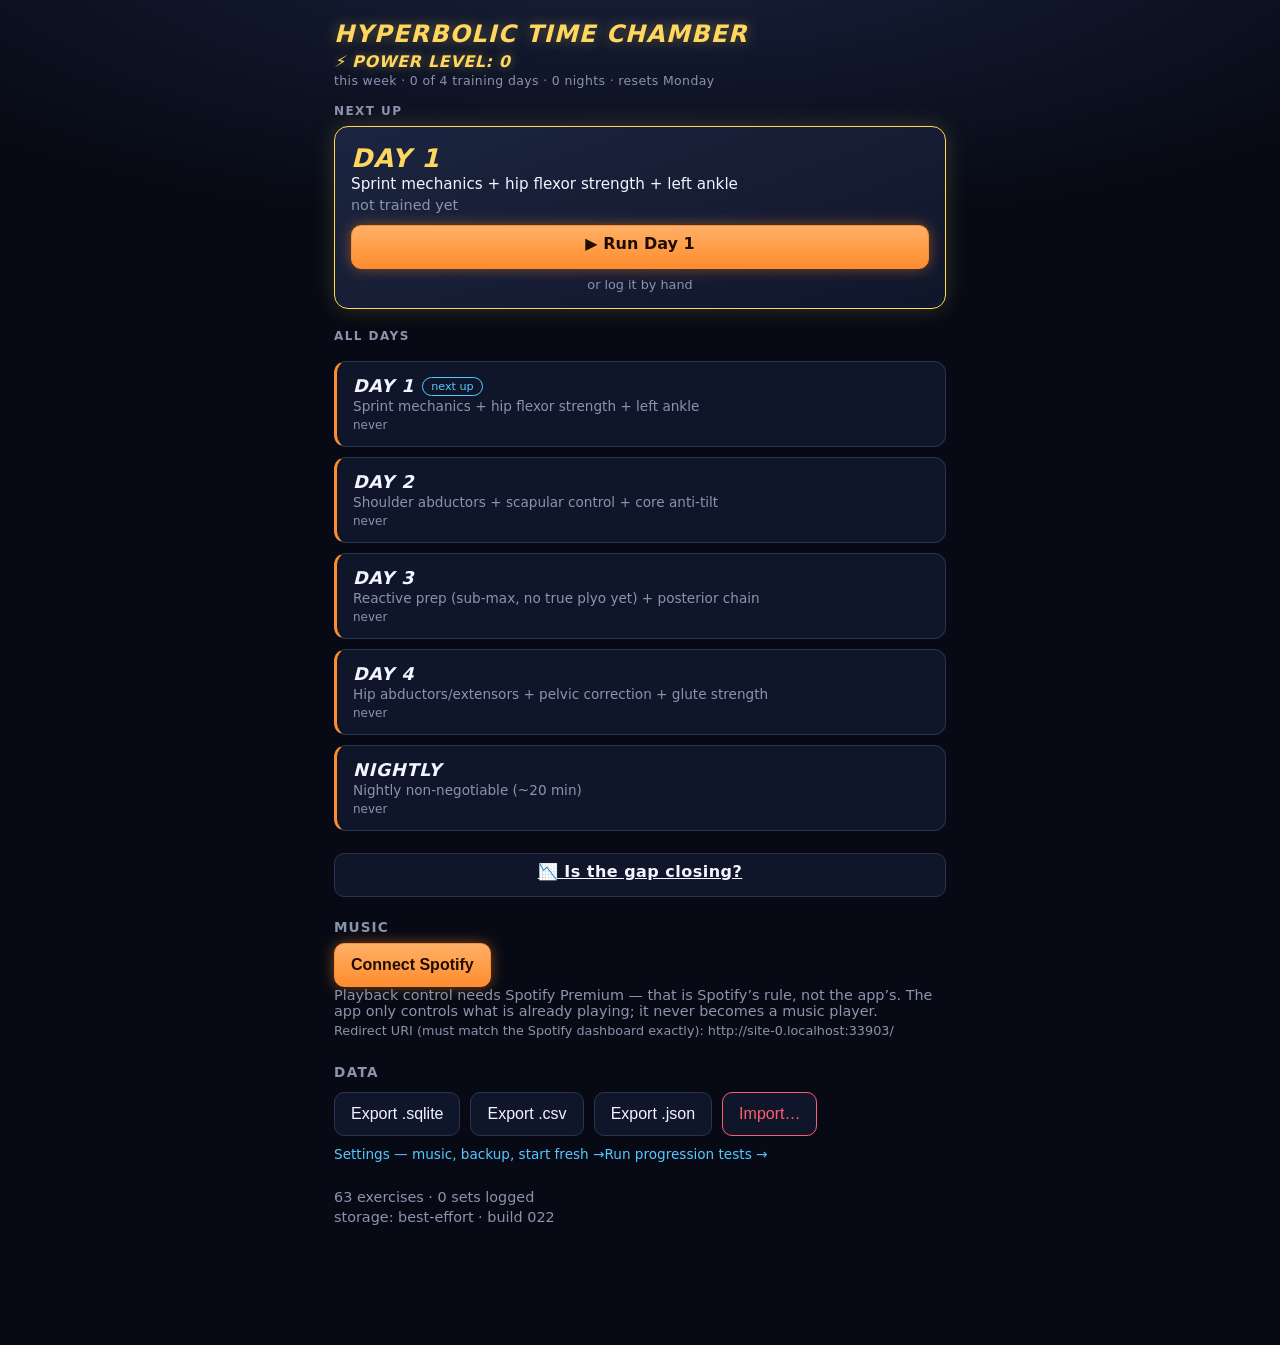
==== index.html @ 2f650ebf "Run every screen in Node, and fix the bug that found (build 022) tools/domstub.mjs + tools/verify_sc" ====
<!doctype html>
<html lang="en">
<head>
  <meta charset="utf-8">
  <meta name="viewport" content="width=device-width, initial-scale=1, viewport-fit=cover">
  <title>Hyperbolic Time Chamber</title>
  <meta name="theme-color" content="#0f1115">
  <meta name="apple-mobile-web-app-capable" content="yes">
  <meta name="apple-mobile-web-app-status-bar-style" content="black-translucent">
  <meta name="apple-mobile-web-app-title" content="Chamber">
  <link rel="manifest" href="manifest.webmanifest">
  <link rel="apple-touch-icon" href="icons/icon-180.png">
  <link rel="icon" href="icons/icon-192.png">
  <link rel="stylesheet" href="css/app.css">
</head>
<body>
  <main id="app">
    <h1>ready</h1>
    <p id="status">loading…</p>
    <p id="build">build 022</p>
  </main>
  <script>window.BUILD = '022';</script>
  <script src="vendor/sql-wasm.js"></script>
  <script type="module" src="js/main.js"></script>
</body>
</html>
---- css/app.css ----
* { margin: 0; padding: 0; box-sizing: border-box; }

/* DBZ training theme: deep-space navy, Saiyan gold, gi orange, ki blue */
:root {
  --bg: #070a14;
  --card: #10162a;
  --edge: #2a3350;
  --fg: #f2f4ff;
  --muted: #8b93ad;
  --gold: #ffd75e;
  --orange: #ff8c2e;
  --ki: #57c7ff;
  --hit: #ffd75e;
  --miss: #ff6b4a;
  --danger: #ff5d6d;
  --accent: var(--orange);
}

html, body {
  min-height: 100%;
  background: var(--bg);
  background-image: radial-gradient(ellipse 120% 60% at 50% -10%, #1a2340 0%, var(--bg) 60%);
  background-attachment: fixed;
  color: var(--fg);
  font-family: -apple-system, system-ui, sans-serif;
  -webkit-text-size-adjust: 100%;
}

/* initial "ready" shell before the app boots */
#app:not(.page) {
  min-height: 100vh;
  display: flex;
  flex-direction: column;
  align-items: center;
  justify-content: center;
  gap: 12px;
}
#app:not(.page) h1 {
  font-size: 2.5rem;
  font-weight: 800;
  font-style: italic;
  text-transform: uppercase;
  letter-spacing: 0.06em;
  color: var(--gold);
  text-shadow: 0 0 18px rgba(255, 215, 94, 0.45);
}
#status, #build, .muted { color: var(--muted); font-size: 0.9rem; }

/* ---------- app pages ---------- */
.page {
  max-width: 640px;
  margin: 0 auto;
  padding: calc(env(safe-area-inset-top) + 16px) 14px calc(env(safe-area-inset-bottom) + 120px);
}

.top { margin-bottom: 16px; }
.top h1 {
  font-size: 1.5rem;
  font-weight: 800;
  font-style: italic;
  text-transform: uppercase;
  letter-spacing: 0.05em;
  margin: 4px 0;
  color: var(--gold);
  text-shadow: 0 0 14px rgba(255, 215, 94, 0.35);
}
.back { color: var(--ki); text-decoration: none; font-size: 1rem; }

.titlerow { display: flex; align-items: center; gap: 10px; flex-wrap: wrap; }
.titlerow .btn-small { margin-top: 0; }

.navrow { display: flex; align-items: center; justify-content: space-between; }
.iconbtn {
  min-width: 44px;
  min-height: 44px;
  background: var(--card);
  color: var(--fg);
  border: 1px solid var(--edge);
  border-radius: 10px;
  font-size: 1.05rem;
}
.iconbtn.ok { color: var(--gold); border-color: var(--gold); }
.iconbtn.no { color: var(--muted); }

/* ---------- next up ---------- */
.nextsec { margin-bottom: 20px; }
.nextsec h2, .listhead, .notesec h2 {
  font-size: 0.75rem;
  text-transform: uppercase;
  letter-spacing: 0.12em;
  color: var(--muted);
  margin-bottom: 8px;
}
.nextcard {
  background: linear-gradient(160deg, #1c2540, var(--card));
  border: 1px solid var(--gold);
  border-radius: 14px;
  padding: 16px;
  box-shadow: 0 0 22px rgba(255, 215, 94, 0.18);
}
.nextday {
  font-size: 1.6rem;
  font-weight: 800;
  font-style: italic;
  text-transform: uppercase;
  letter-spacing: 0.04em;
  color: var(--gold);
}
.nextname { font-size: 0.95rem; margin-top: 2px; }
.nextcard .muted { margin-top: 4px; }
.nextstart {
  display: block;
  text-align: center;
  text-decoration: none;
  margin-top: 12px;
  padding: 12px;
}

/* ---------- suggestions ---------- */
.flagsec { margin-bottom: 20px; }
.flagsechead {
  display: flex;
  align-items: center;
  justify-content: space-between;
  gap: 10px;
  margin-bottom: 8px;
}
.flagsechead h2 {
  font-size: 0.8rem;
  text-transform: uppercase;
  letter-spacing: 0.1em;
  color: var(--gold);
}
.flagcard {
  background: var(--card);
  border: 1px solid var(--edge);
  border-left: 3px solid var(--gold);
  border-radius: 12px;
  padding: 12px 14px;
  margin-bottom: 8px;
}
.flagcard.flag-hold, .flagcard.flag-review { border-left-color: var(--ki); }
.flagcard.flag-reduce { border-left-color: var(--miss); }
.flagname { font-weight: 800; font-size: 1rem; margin-bottom: 8px; }
.flagline { display: flex; align-items: center; gap: 8px; flex-wrap: wrap; }
.flagside { color: var(--muted); font-weight: 700; min-width: 14px; }
.flagkind {
  font-size: 0.65rem;
  font-weight: 800;
  text-transform: uppercase;
  letter-spacing: 0.08em;
  color: var(--gold);
}
.flagkind-hold, .flagkind-review { color: var(--ki); }
.flagkind-reduce { color: var(--miss); }
.flagmove { font-weight: 700; font-size: 0.95rem; }
.flagbtns { margin-left: auto; display: flex; gap: 6px; }
.flagreason {
  font-size: 0.8rem;
  line-height: 1.35;
  color: var(--muted);
  margin: 4px 0 10px;
}

.notesec {
  border: 1px dashed var(--edge);
  border-radius: 12px;
  padding: 12px 14px;
  margin-bottom: 20px;
}
.notetext { font-size: 0.9rem; line-height: 1.4; color: var(--fg); opacity: 0.9; }
.streakline { color: var(--ki); font-weight: 700; }
.daycard-row { display: flex; align-items: center; gap: 8px; flex-wrap: wrap; }
.daycard-meta { color: var(--muted); font-size: 0.75rem; margin-top: 4px; }

.daylist { display: flex; flex-direction: column; gap: 10px; }
.daycard {
  display: block;
  background: var(--card);
  border: 1px solid var(--edge);
  border-left: 3px solid var(--orange);
  border-radius: 12px;
  padding: 14px 16px;
  color: var(--fg);
  text-decoration: none;
}
.daycard-title {
  font-size: 1.1rem;
  font-weight: 800;
  font-style: italic;
  text-transform: uppercase;
  letter-spacing: 0.04em;
}
.daycard-sub { color: var(--muted); font-size: 0.85rem; margin-top: 2px; }

.tabs {
  display: flex;
  gap: 6px;
  overflow-x: auto;
  -webkit-overflow-scrolling: touch;
  padding: 4px 0 10px;
  scrollbar-width: none;
}
.tabs::-webkit-scrollbar { display: none; }
.tab {
  flex: 0 0 auto;
  min-height: 40px;
  padding: 6px 14px;
  background: var(--card);
  color: var(--muted);
  border: 1px solid var(--edge);
  border-radius: 999px;
  font-size: 0.9rem;
  font-weight: 700;
  white-space: nowrap;
}
.tab.active {
  color: #1a1200;
  border-color: var(--gold);
  background: linear-gradient(180deg, #ffe9a3, var(--gold));
  box-shadow: 0 0 14px rgba(255, 215, 94, 0.5);
}
.tab.done { color: var(--gold); }
.tab.done.active { color: #1a1200; }

.pager { display: flex; align-items: center; gap: 10px; margin-bottom: 10px; }
.pagerbtn { min-width: 56px; font-size: 1.3rem; }
.pagerbtn:disabled { opacity: 0.3; }
.pagerlabel {
  flex: 1;
  text-align: center;
  color: var(--muted);
  font-size: 0.85rem;
  text-transform: uppercase;
  letter-spacing: 0.06em;
}

.cardstack { display: flex; flex-direction: column; gap: 10px; }

.blockcard {
  background: var(--card);
  border: 1px solid var(--edge);
  border-radius: 12px;
  padding: 12px 14px;
}
.howcard { border-left: 3px solid var(--ki); }
.logcard { border-left: 3px solid var(--orange); }

.cardlabel {
  font-size: 0.7rem;
  font-weight: 800;
  text-transform: uppercase;
  letter-spacing: 0.12em;
  color: var(--muted);
  margin-bottom: 6px;
}

.blockhead { display: flex; align-items: center; gap: 8px; flex-wrap: wrap; }
.blockcode {
  font-size: 0.7rem;
  color: var(--muted);
  border: 1px solid var(--edge);
  border-radius: 6px;
  padding: 1px 6px;
  text-transform: uppercase;
}
.blockname { font-weight: 800; font-size: 1.05rem; }
.targets { color: var(--fg); font-size: 0.9rem; margin-top: 6px; }
.instruction { color: var(--fg); opacity: 0.85; font-size: 0.9rem; line-height: 1.4; }
.feelcue { color: var(--ki); font-size: 0.9rem; font-style: italic; margin-top: 6px; line-height: 1.4; }

.setgrid { display: grid; gap: 6px; align-items: center; }
.gridhead {
  color: var(--muted);
  font-size: 0.65rem;
  text-transform: uppercase;
  letter-spacing: 0.06em;
  text-align: center;
}
.sidelabel {
  color: var(--muted);
  font-weight: 700;
  font-size: 0.8rem;
  padding-right: 6px;
  white-space: nowrap;
}
.setpad { min-height: 44px; }
.setbtn {
  min-width: 48px;
  min-height: 44px;
  padding: 6px 6px;
  background: var(--bg);
  color: var(--fg);
  border: 1px solid var(--edge);
  border-radius: 10px;
  font-size: 0.9rem;
}
.setbtn.hit {
  border-color: var(--gold);
  color: var(--gold);
  box-shadow: 0 0 8px rgba(255, 215, 94, 0.35);
}
.setbtn.miss { border-color: var(--miss); color: var(--miss); }

.chip {
  font-size: 0.7rem;
  border-radius: 999px;
  padding: 2px 8px;
  border: 1px solid var(--edge);
  color: var(--muted);
}
.chip-bias { color: var(--ki); border-color: var(--ki); }
.chip-in_progress { color: var(--orange); border-color: var(--orange); }
.chip-complete { color: var(--gold); border-color: var(--gold); }

.btn {
  min-height: 44px;
  padding: 8px 16px;
  background: var(--card);
  color: var(--fg);
  border: 1px solid var(--edge);
  border-radius: 10px;
  font-size: 1rem;
}
.btn-primary {
  background: linear-gradient(180deg, #ffb066, var(--orange));
  border-color: var(--orange);
  color: #1f0d00;
  font-weight: 800;
  box-shadow: 0 0 14px rgba(255, 140, 46, 0.45);
}
.btn-danger { color: var(--danger); border-color: var(--danger); }
.btn-small { min-height: 34px; padding: 4px 12px; font-size: 0.85rem; }
.btnrow { display: flex; gap: 10px; margin-top: 12px; flex-wrap: wrap; }

.datasec { margin-top: 26px; }
.datasec h2 {
  font-size: 0.85rem;
  text-transform: uppercase;
  letter-spacing: 0.1em;
  color: var(--muted);
}
.foot { margin-top: 26px; }
.foot p { margin-top: 4px; }
.powerline {
  color: var(--gold);
  font-weight: 800;
  font-style: italic;
  font-size: 1rem;
  text-transform: uppercase;
  letter-spacing: 0.04em;
  text-shadow: 0 0 10px rgba(255, 215, 94, 0.4);
}

.sheet {
  position: fixed;
  left: 0; right: 0; bottom: 0;
  background: var(--card);
  border-top: 2px solid var(--orange);
  border-radius: 16px 16px 0 0;
  padding: 16px 16px calc(env(safe-area-inset-bottom) + 16px);
  max-width: 640px;
  margin: 0 auto;
  box-shadow: 0 -8px 30px rgba(0, 0, 0, 0.6);
}
.sheet h3 { font-size: 1rem; margin-bottom: 10px; }
.fields { display: flex; gap: 10px; flex-wrap: wrap; }
.field { display: flex; flex-direction: column; gap: 4px; flex: 1; min-width: 110px; }
.field span { color: var(--muted); font-size: 0.8rem; }
.field input {
  background: var(--bg);
  color: var(--fg);
  border: 1px solid var(--edge);
  border-radius: 10px;
  min-height: 48px;
  padding: 8px 12px;
  font-size: 1.3rem;
  width: 100%;
}

.testlink {
  display: inline-block;
  margin-top: 10px;
  color: var(--ki);
  text-decoration: none;
  font-size: 0.85rem;
}

/* ---------- session runner (Phase 3) ---------- */
.runpage { padding-bottom: calc(env(safe-area-inset-bottom) + 24px); }
.runtop {
  display: flex;
  align-items: center;
  gap: 10px;
  margin-bottom: 8px;
}
.runprogress {
  flex: 1;
  text-align: center;
  color: var(--muted);
  font-size: 0.8rem;
  text-transform: uppercase;
  letter-spacing: 0.06em;
}
.lockdot { font-size: 0.65rem; color: var(--ki); white-space: nowrap; }
.lockdot.lost { color: var(--miss); }
.lockdot::before { content: '● '; }

.runtrack {
  height: 4px;
  background: var(--edge);
  border-radius: 999px;
  overflow: hidden;
  margin-bottom: 16px;
}
.runfill {
  height: 100%;
  background: linear-gradient(90deg, var(--orange), var(--gold));
  box-shadow: 0 0 10px rgba(255, 215, 94, 0.6);
  transition: width 0.25s;
}

.runcard {
  background: var(--card);
  border: 1px solid var(--edge);
  border-radius: 14px;
  padding: 18px 16px;
  text-align: center;
}
.runside {
  font-size: 0.8rem;
  font-weight: 800;
  letter-spacing: 0.2em;
  color: var(--ki);
}
.runex {
  font-size: 1.7rem;
  font-weight: 800;
  font-style: italic;
  text-transform: uppercase;
  letter-spacing: 0.02em;
  line-height: 1.15;
  margin: 6px 0;
  color: var(--gold);
  text-shadow: 0 0 16px rgba(255, 215, 94, 0.3);
}
.runset { color: var(--muted); font-size: 0.9rem; }
.runtarget { font-size: 1.5rem; font-weight: 800; margin: 8px 0 12px; }
.runcard .instruction, .runcard .feelcue { text-align: left; }
.runcard .fields { margin-top: 14px; }

.donebtn {
  display: block;
  width: 100%;
  min-height: 76px;
  margin-top: 16px;
  font-size: 1.4rem;
  font-weight: 800;
  text-transform: uppercase;
  letter-spacing: 0.06em;
}
.runnav { display: flex; justify-content: space-between; margin-top: 12px; }

.restcard { padding: 28px 16px; }
.restclock {
  font-size: 4rem;
  font-weight: 800;
  font-variant-numeric: tabular-nums;
  color: var(--ki);
  text-shadow: 0 0 24px rgba(87, 199, 255, 0.4);
  margin: 8px 0;
}
.restclock.done { color: var(--gold); text-shadow: 0 0 28px rgba(255, 215, 94, 0.6); }
.restnext { margin-top: 10px; font-size: 0.95rem; }
.missedlist { text-align: left; margin-top: 6px; }
.missedlist li { list-style: none; color: var(--miss); font-size: 0.9rem; margin: 4px 0; }
.nextmanual {
  display: block;
  text-align: center;
  margin-top: 8px;
  color: var(--muted);
  font-size: 0.8rem;
  text-decoration: none;
}

.gatecard { padding: 28px 16px; }
.gatecard .nextname { text-align: center; margin-top: 4px; }

/* ---- hold clock (build 014): stretches and holds time themselves ---- */
.holdclock {
  font-size: 3.4rem;
  font-weight: 800;
  font-variant-numeric: tabular-nums;
  color: var(--muted);
  margin: 6px 0 2px;
  transition: color 0.2s ease;
}
.holdclock.running {
  color: var(--gold);
  text-shadow: 0 0 24px rgba(255, 215, 94, 0.45);
}
.holdbtn {
  min-height: 44px;
  margin: 0 auto 6px;
  padding: 0 22px;
  font-size: 0.95rem;
  font-weight: 700;
}
.weekline {
  color: var(--muted);
  font-size: 0.78rem;
  letter-spacing: 0.03em;
  margin-top: 2px;
}

/* ---- Spotify panel (build 015, Phase 5) ---- */
.musicsec { margin-top: 22px; }
.music h2 {
  font-size: 0.85rem;
  text-transform: uppercase;
  letter-spacing: 0.08em;
  color: var(--muted);
  margin-bottom: 8px;
}
.nowplaying {
  font-size: 0.95rem;
  font-weight: 700;
  color: var(--fg);
  margin: 6px 0;
  overflow: hidden;
  text-overflow: ellipsis;
  white-space: nowrap;
}
.musicrow { display: flex; gap: 8px; margin: 8px 0; }
.musicbtn {
  flex: 1;
  min-height: 48px;
  font-size: 1.25rem;
  padding: 0;
}
.musicnote { font-size: 0.8rem; color: var(--muted); margin-top: 4px; }
.musicnote.bad { color: var(--miss); }
.musicdevices { display: flex; flex-wrap: wrap; gap: 6px; margin: 8px 0; }

/* the runner's rest-screen strip: smaller, out of the way of the clock */
.runmusic { margin-top: 14px; }
.music-compact .nowplaying { font-size: 0.8rem; color: var(--muted); font-weight: 600; }
.music-compact .musicbtn { min-height: 40px; font-size: 1rem; }
.music-compact .musicnote { font-size: 0.72rem; }

/* one-shot banner for the OAuth round trip */
.notice {
  position: sticky;
  top: 0;
  z-index: 20;
  padding: 10px 14px;
  font-size: 0.85rem;
  font-weight: 700;
  color: #0b1020;
  background: var(--gold);
}
.notice.bad { background: var(--miss); color: #fff; }

/* ---- ducking panel (build 017) ---- */
.duckbox { margin: 10px 0; }
.duckbox .escape {
  margin-top: 6px;
  padding: 8px 10px;
  border-left: 3px solid var(--gold);
  background: rgba(255, 215, 94, 0.08);
  color: var(--fg);
  line-height: 1.4;
}

/* ---- asymmetry dashboard (build 018, Phase 7) ---- */
.progresslink {
  display: block;
  margin-top: 22px;
  text-align: center;
  font-weight: 800;
  letter-spacing: 0.03em;
}
.trendcard { margin-top: 14px; }
.trendname {
  font-size: 1.05rem;
  font-weight: 800;
  color: var(--fg);
  margin-bottom: 6px;
}
.verdict {
  font-size: 0.92rem;
  line-height: 1.45;
  font-weight: 700;
  padding: 8px 10px;
  border-radius: 8px;
  border-left: 3px solid var(--edge);
  background: rgba(255, 255, 255, 0.03);
  margin-bottom: 10px;
}
.verdict-closing { border-left-color: #5ee08a; color: #9fe9bb; }
.verdict-level, .verdict-ahead { border-left-color: var(--ki); color: #b6e4ff; }
.verdict-widening { border-left-color: var(--miss); color: #ffb1a0; }
.verdict-stuck { border-left-color: var(--orange); color: #ffc9a0; }
.verdict-flat, .verdict-thin { color: var(--muted); }

/* a chart never scrolls sideways: it scales to the column it is in */
.chartwrap { width: 100%; overflow: hidden; margin: 6px 0; }
.chart { width: 100%; height: auto; display: block; }
.chart-grid { stroke: #2a3350; stroke-width: 1; }
.chart-tick { fill: #8b93ad; font-size: 9px; font-family: -apple-system, system-ui, sans-serif; }
.chart-line { fill: none; stroke-width: 2; stroke-linejoin: round; stroke-linecap: round; }
.chart-line.emphasis { stroke-width: 3; }
.chart-legend { display: flex; gap: 14px; flex-wrap: wrap; margin: 2px 0 4px; }
.chart-key { display: inline-flex; align-items: center; gap: 5px; font-size: 0.76rem; color: var(--muted); }
.chart-key.emphasis { color: var(--fg); font-weight: 700; }
.chart-key i { width: 10px; height: 10px; border-radius: 2px; display: inline-block; }
.chartunit { font-size: 0.72rem; color: var(--muted); margin-top: 2px; }
.duckdot { font-size: 0.68rem; color: var(--muted); letter-spacing: 0.02em; }
.duckdot.lost { color: var(--miss); }

/* ---- countdown ring (build 020) ---- */
.dial {
  position: relative;
  width: min(62vw, 240px);
  margin: 10px auto 4px;
  aspect-ratio: 1 / 1;
}
.dial-hold { width: min(46vw, 180px); }
.dial .ring { position: absolute; inset: 0; }
.ring-track { stroke: rgba(255, 255, 255, 0.08); }
.ring-arc { transition: stroke-dashoffset 0.25s linear; }
.dial .restclock, .dial .holdclock {
  position: absolute;
  inset: 0;
  display: flex;
  align-items: center;
  justify-content: center;
  margin: 0;
}

/* ---- settings (build 020) ---- */
.phaserow { margin: 12px 0; }
.phaselabel {
  display: block;
  font-size: 0.78rem;
  text-transform: uppercase;
  letter-spacing: 0.06em;
  color: var(--gold);
  font-weight: 800;
  margin-bottom: 4px;
}
.phaserow input[type="url"] {
  width: 100%;
  min-height: 44px;
  padding: 8px 10px;
  border-radius: 8px;
  border: 1px solid var(--edge);
  background: #0b1020;
  color: var(--fg);
  font-size: 0.9rem;
}
.shufflewrap {
  display: inline-flex;
  align-items: center;
  gap: 6px;
  margin-top: 6px;
  font-size: 0.8rem;
  color: var(--muted);
}
.shufflewrap input { width: 20px; height: 20px; }
.dangercard { border-color: rgba(255, 93, 109, 0.4); }
.dangercard .cardlabel { color: var(--danger); }

/* ---- backup nag ---- */
.backupcard {
  margin-top: 14px;
  padding: 14px;
  border-radius: 12px;
  border: 1px solid rgba(255, 140, 46, 0.5);
  background: rgba(255, 140, 46, 0.1);
}
.backupcard h2 { font-size: 1rem; color: var(--orange); margin-bottom: 6px; }
.backupcard p { font-size: 0.85rem; line-height: 1.45; margin-bottom: 10px; }
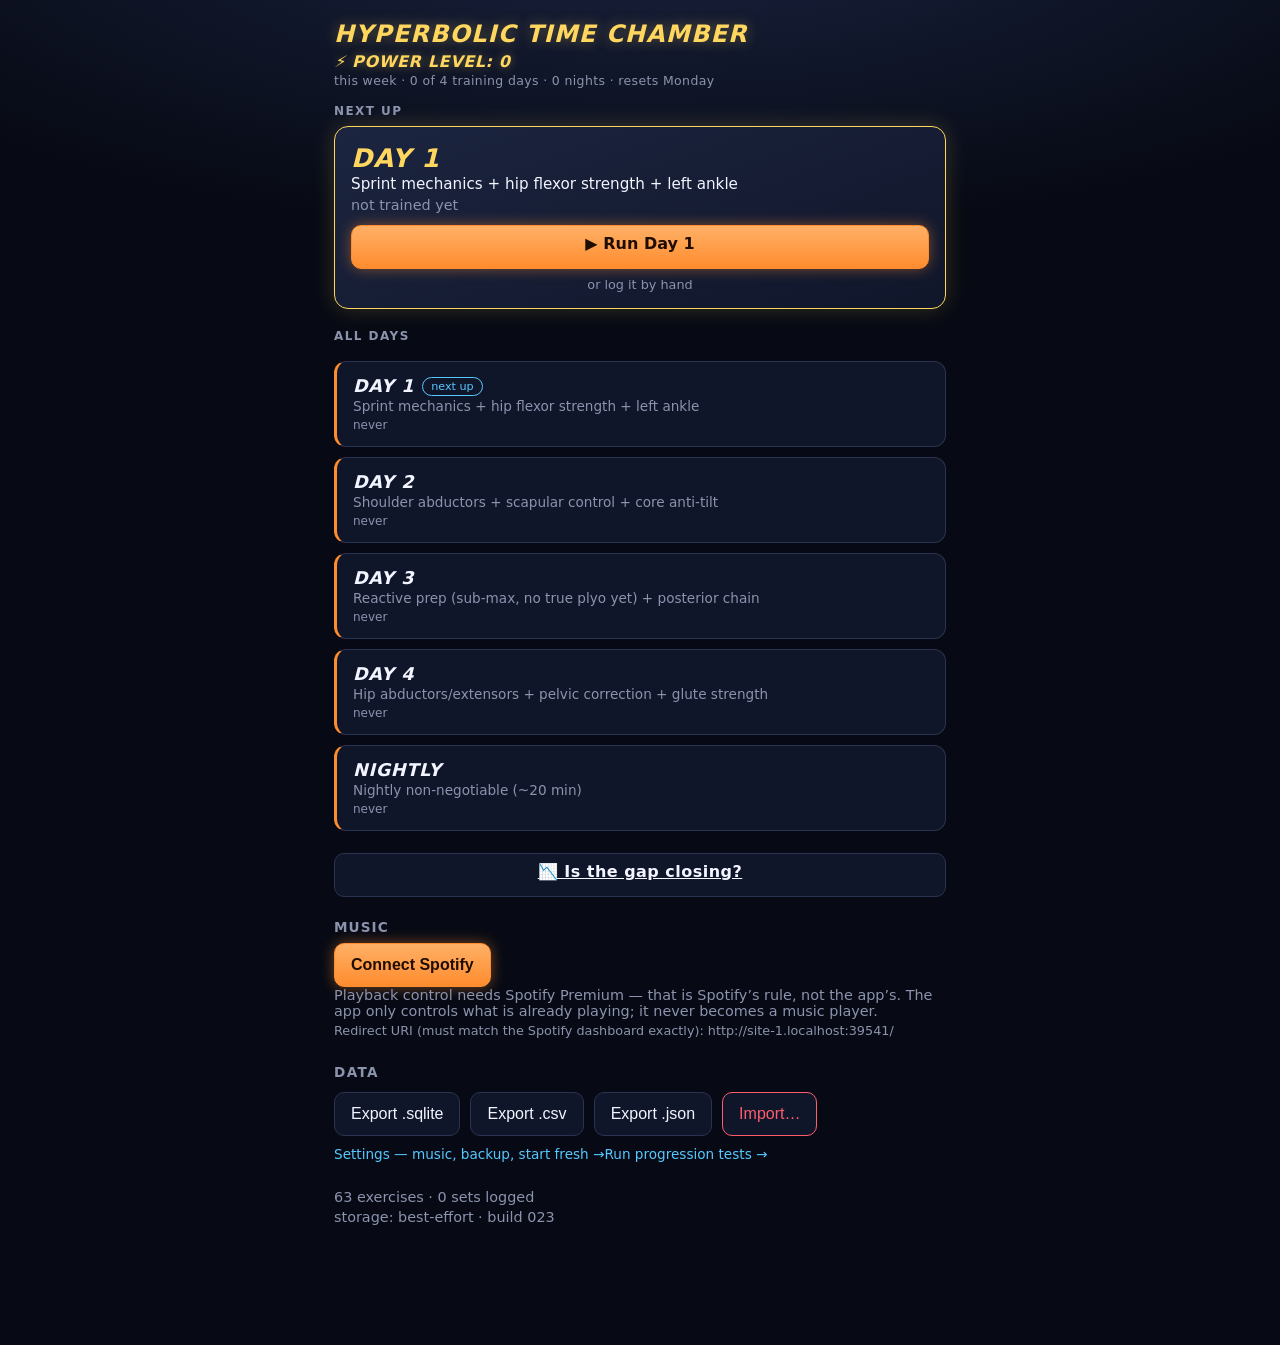
==== commit 5ecfdffc: "Build 023: pick music in the app — playlists or albums, per category Dom: "the option to choose a pl" ====
--- a/index.html
+++ b/index.html
@@ -17,9 +17,9 @@
   <main id="app">
     <h1>ready</h1>
     <p id="status">loading…</p>
-    <p id="build">build 022</p>
+    <p id="build">build 023</p>
   </main>
-  <script>window.BUILD = '022';</script>
+  <script>window.BUILD = '023';</script>
   <script src="vendor/sql-wasm.js"></script>
   <script type="module" src="js/main.js"></script>
 </body>
--- a/css/app.css
+++ b/css/app.css
@@ -681,3 +681,76 @@
 }
 .backupcard h2 { font-size: 1rem; color: var(--orange); margin-bottom: 6px; }
 .backupcard p { font-size: 0.85rem; line-height: 1.45; margin-bottom: 10px; }
+
+/* ---- music picker (build 023) ---- */
+.picker, .musicsheet { max-height: 78vh; overflow-y: auto; }
+.pickerhead {
+  display: flex;
+  align-items: center;
+  justify-content: space-between;
+  gap: 10px;
+  margin-bottom: 8px;
+}
+.pickerhead h3 { font-size: 1rem; }
+.pickersearch input {
+  width: 100%;
+  min-height: 44px;
+  padding: 8px 12px;
+  border-radius: 999px;
+  border: 1px solid var(--edge);
+  background: #0b1020;
+  color: var(--fg);
+  font-size: 0.95rem;
+}
+.pickerlist { margin-top: 8px; }
+.pickergroup {
+  font-size: 0.72rem;
+  text-transform: uppercase;
+  letter-spacing: 0.08em;
+  color: var(--muted);
+  margin: 12px 0 4px;
+}
+.pickeritem {
+  display: flex;
+  align-items: center;
+  gap: 10px;
+  width: 100%;
+  min-height: 52px;
+  padding: 8px 10px;
+  margin: 4px 0;
+  text-align: left;
+  border-radius: 10px;
+  border: 1px solid var(--edge);
+  background: var(--card);
+  color: var(--fg);
+  font: inherit;
+}
+.pickeritem:active { background: #182242; }
+.pickertype { font-size: 1.1rem; color: var(--gold); width: 18px; text-align: center; }
+.pickerbody { display: flex; flex-direction: column; min-width: 0; }
+.pickername {
+  font-weight: 700;
+  font-size: 0.92rem;
+  overflow: hidden;
+  text-overflow: ellipsis;
+  white-space: nowrap;
+}
+.pickermeta { font-size: 0.75rem; color: var(--muted); }
+
+/* the chosen source, on a settings row */
+.sourceline {
+  font-size: 0.9rem;
+  font-weight: 700;
+  color: var(--fg);
+  margin: 2px 0 6px;
+}
+.sourceline.empty { font-weight: 400; color: var(--muted); font-style: italic; }
+.overrides {
+  margin-top: 10px;
+  padding-left: 10px;
+  border-left: 2px solid var(--edge);
+}
+
+/* the runner's music sheet */
+.musicbtn-top { font-size: 1.1rem; }
+.sheetmusic { margin: 6px 0; }
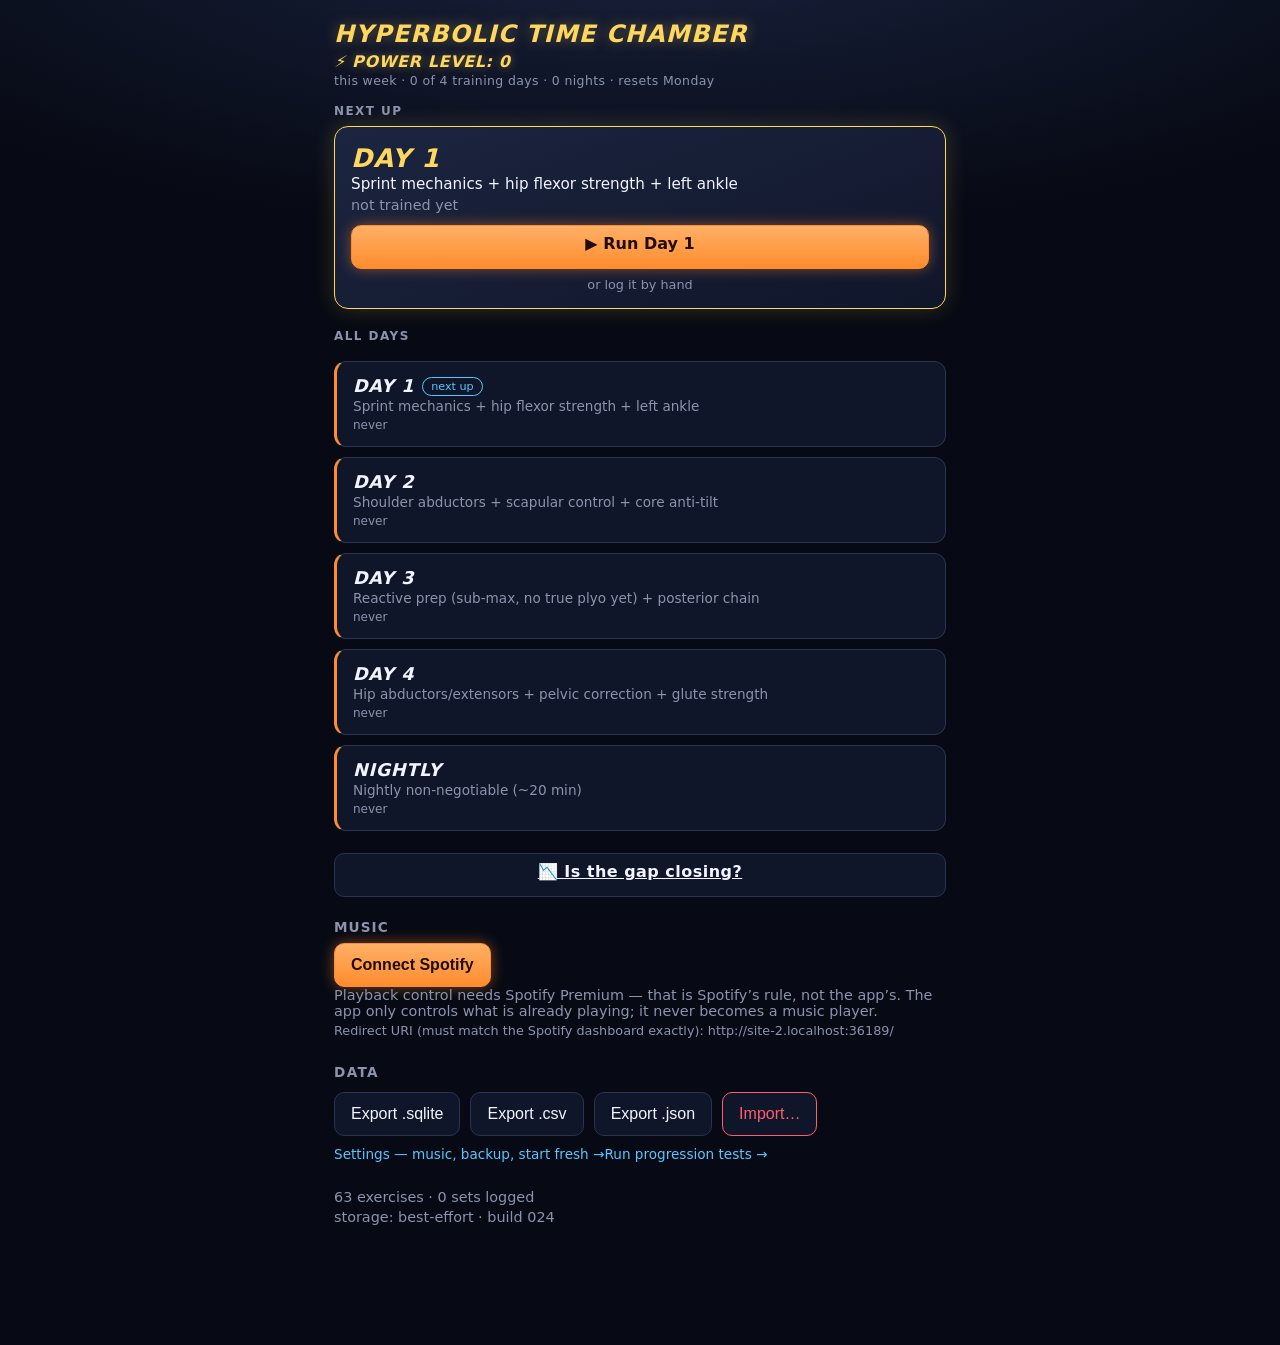
==== commit cd237d80: "Keyed music panels, picker cache lifetime, and the search path under test (024) Three things found r" ====
--- a/index.html
+++ b/index.html
@@ -17,9 +17,9 @@
   <main id="app">
     <h1>ready</h1>
     <p id="status">loading…</p>
-    <p id="build">build 023</p>
+    <p id="build">build 024</p>
   </main>
-  <script>window.BUILD = '023';</script>
+  <script>window.BUILD = '024';</script>
   <script src="vendor/sql-wasm.js"></script>
   <script type="module" src="js/main.js"></script>
 </body>
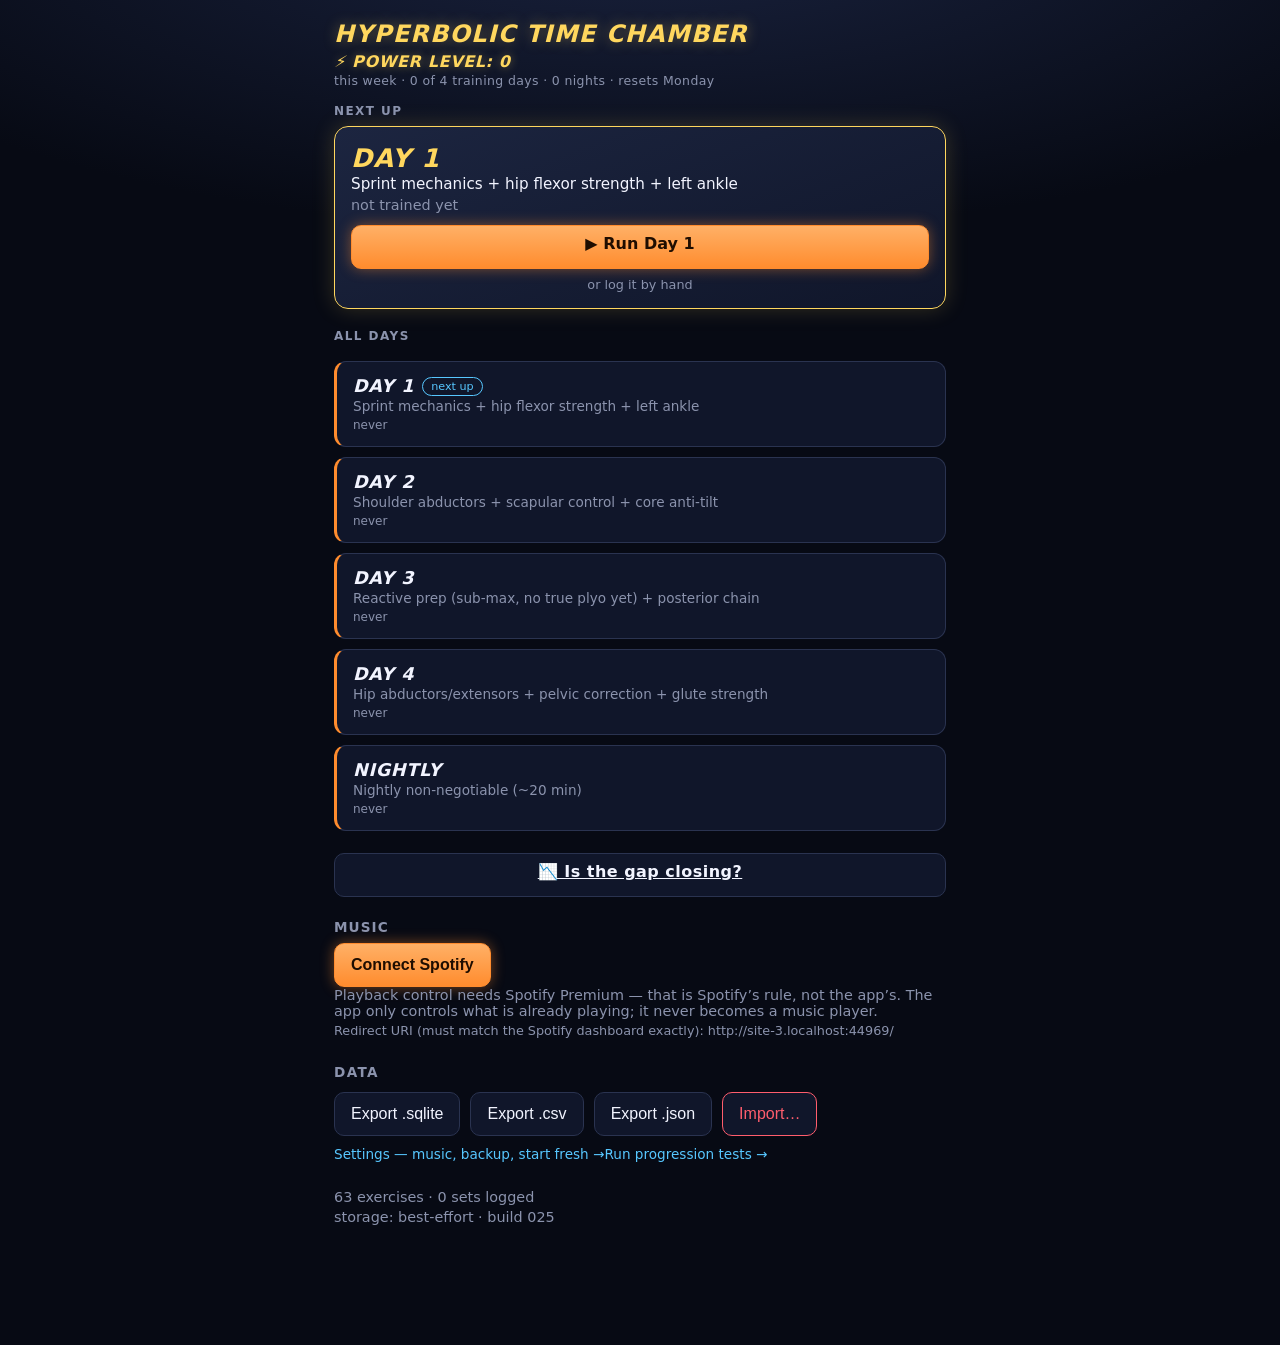
==== commit ad5999f8: "Build 025: Dom's build-024 notes — 15 s silent warm-up gaps, +24% voice, music above the clock - War" ====
--- a/index.html
+++ b/index.html
@@ -17,9 +17,9 @@
   <main id="app">
     <h1>ready</h1>
     <p id="status">loading…</p>
-    <p id="build">build 024</p>
+    <p id="build">build 025</p>
   </main>
-  <script>window.BUILD = '024';</script>
+  <script>window.BUILD = '025';</script>
   <script src="vendor/sql-wasm.js"></script>
   <script type="module" src="js/main.js"></script>
 </body>
--- a/css/app.css
+++ b/css/app.css
@@ -542,10 +542,12 @@
 .musicnote.bad { color: var(--miss); }
 .musicdevices { display: flex; flex-wrap: wrap; gap: 6px; margin: 8px 0; }
 
-/* the runner's rest-screen strip: smaller, out of the way of the clock */
-.runmusic { margin-top: 14px; }
-.music-compact .nowplaying { font-size: 0.8rem; color: var(--muted); font-weight: 600; }
-.music-compact .musicbtn { min-height: 40px; font-size: 1rem; }
+/* The runner's rest-screen strip. It sits ABOVE the clock (Dom, 2026-08-25),
+   so nothing here can be under his thumb when the Go button appears. Controls
+   are 15% bigger than they were, which is what he asked for. */
+.runmusic { margin: 2px 0 10px; }
+.music-compact .nowplaying { font-size: 0.85rem; color: var(--muted); font-weight: 600; }
+.music-compact .musicbtn { min-height: 46px; font-size: 1.15rem; }
 .music-compact .musicnote { font-size: 0.72rem; }
 
 /* one-shot banner for the OAuth round trip */
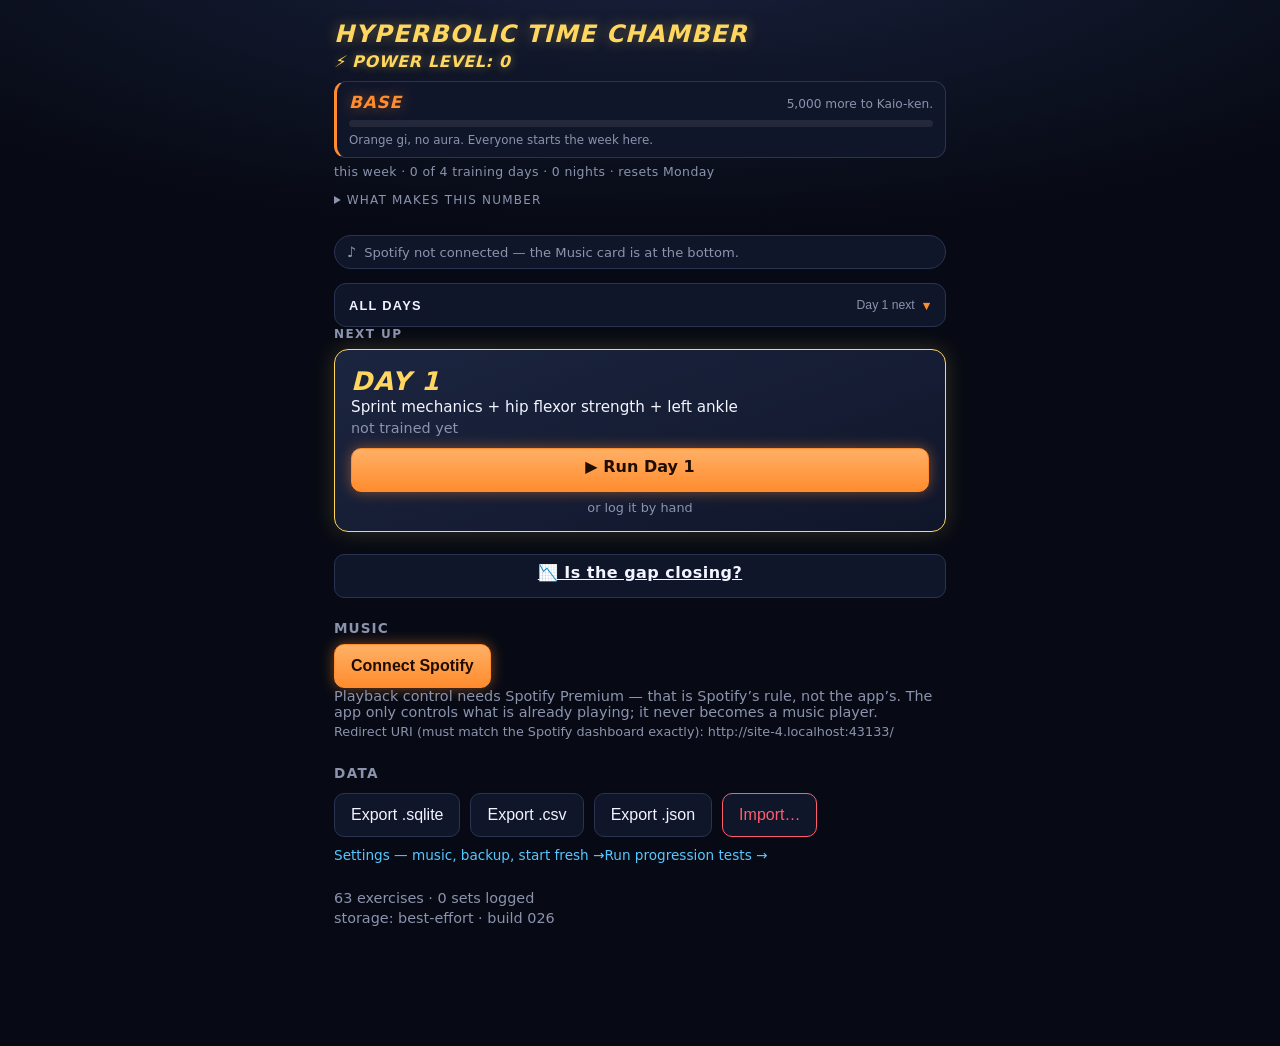
==== commit 293ad023: "Build 026: the home screen Dom asked for — resume tab, slim music bar, power as a goal tracker - Res" ====
--- a/index.html
+++ b/index.html
@@ -17,9 +17,9 @@
   <main id="app">
     <h1>ready</h1>
     <p id="status">loading…</p>
-    <p id="build">build 025</p>
+    <p id="build">build 026</p>
   </main>
-  <script>window.BUILD = '025';</script>
+  <script>window.BUILD = '026';</script>
   <script src="vendor/sql-wasm.js"></script>
   <script type="module" src="js/main.js"></script>
 </body>
--- a/css/app.css
+++ b/css/app.css
@@ -756,3 +756,161 @@
 /* the runner's music sheet */
 .musicbtn-top { font-size: 1.1rem; }
 .sheetmusic { margin: 6px 0; }
+
+/* ================= build 025: the home screen Dom asked for ================= */
+
+/* ---- power level as a goal tracker ----
+   The accent/tier custom properties are set from js/power.js on every home
+   render, so everything below re-colours itself when a form is reached. */
+.tierbox {
+  margin: 10px 0 6px;
+  padding: 10px 12px;
+  background: var(--card);
+  border: 1px solid var(--edge);
+  border-left: 3px solid var(--tier, var(--gold));
+  border-radius: 12px;
+}
+.tierrow { display: flex; align-items: baseline; justify-content: space-between; gap: 10px; }
+.tiername {
+  font-size: 1.05rem;
+  font-weight: 800;
+  font-style: italic;
+  text-transform: uppercase;
+  letter-spacing: 0.05em;
+  color: var(--tier, var(--gold));
+  text-shadow: 0 0 14px var(--tier-glow, rgba(255, 215, 94, 0.4));
+}
+.tiergoal { font-size: 0.76rem; color: var(--muted); text-align: right; }
+.tiertrack {
+  height: 7px;
+  margin: 8px 0 6px;
+  border-radius: 4px;
+  background: rgba(255, 255, 255, 0.08);
+  overflow: hidden;
+}
+.tierfill {
+  height: 100%;
+  border-radius: 4px;
+  background: var(--tier, var(--gold));
+  box-shadow: 0 0 12px var(--tier-glow, rgba(255, 215, 94, 0.4));
+  transition: width 0.4s ease;
+}
+.tierblurb { font-size: 0.74rem; color: var(--muted); }
+
+/* ---- the legend: what is actually in the number ---- */
+.powerlegend { margin-top: 8px; }
+.powerlegend summary {
+  font-size: 0.75rem;
+  text-transform: uppercase;
+  letter-spacing: 0.1em;
+  color: var(--muted);
+  cursor: pointer;
+  padding: 6px 0;
+  min-height: 32px;
+}
+.powerlegend[open] summary { color: var(--tier, var(--gold)); }
+.legendrows { margin: 4px 0 8px; }
+.legendrow {
+  display: grid;
+  grid-template-columns: 4.5em 1fr 3.2em 5em;
+  gap: 6px;
+  align-items: baseline;
+  padding: 4px 0;
+  font-size: 0.8rem;
+  border-bottom: 1px solid var(--edge);
+}
+.legendcount { font-weight: 700; text-align: right; color: var(--fg); }
+.legendlabel { color: var(--muted); }
+.legendeach { color: var(--muted); font-size: 0.72rem; text-align: right; }
+.legendpts { font-weight: 700; text-align: right; color: var(--tier, var(--gold)); }
+.legendzero .legendcount, .legendzero .legendpts { color: var(--muted); font-weight: 400; }
+.legendtotal { border-bottom: none; border-top: 1px solid var(--tier, var(--gold)); font-weight: 800; }
+.legendtotal .legendlabel { color: var(--fg); text-transform: uppercase; letter-spacing: 0.08em; font-size: 0.72rem; }
+
+/* ---- resume a live session: only ever drawn when one exists ---- */
+.resumecard {
+  margin-bottom: 12px;
+  padding: 12px 14px;
+  background: linear-gradient(160deg, #23182a, var(--card));
+  border: 1px solid var(--tier, var(--gold));
+  border-radius: 14px;
+  box-shadow: 0 0 20px var(--tier-glow, rgba(255, 215, 94, 0.2));
+}
+.resumerow { display: flex; align-items: baseline; justify-content: space-between; gap: 8px; }
+.resumelabel {
+  font-size: 0.72rem;
+  text-transform: uppercase;
+  letter-spacing: 0.1em;
+  font-weight: 800;
+  color: var(--tier, var(--gold));
+}
+.resumemeta { font-size: 0.72rem; color: var(--muted); }
+.resumeday { font-size: 1rem; font-weight: 700; margin: 4px 0 2px; }
+.resumebtn { margin-top: 8px; }
+
+/* ---- the permanent slim music bar ---- */
+.slimsec { margin-bottom: 14px; }
+.slimbar {
+  display: flex;
+  align-items: center;
+  gap: 8px;
+  padding: 8px 12px;
+  background: var(--card);
+  border: 1px solid var(--edge);
+  border-radius: 999px;
+  overflow: hidden;
+}
+.slimicon { color: var(--tier, var(--gold)); font-size: 0.9rem; flex: none; }
+.slimoff .slimicon { color: var(--muted); }
+.slimwin { flex: 1; overflow: hidden; min-width: 0; }
+.slimtrack { display: flex; width: max-content; gap: 3em; }
+.slimtext {
+  font-size: 0.82rem;
+  font-weight: 600;
+  color: var(--fg);
+  white-space: nowrap;
+}
+.slimoff .slimtext { color: var(--muted); font-weight: 400; }
+/* only a title too long for the line revolves; --roll is set per track so a
+   long name does not crawl and a short one does not bolt */
+.rolling .slimtrack { animation: slimroll var(--roll, 14s) linear infinite; }
+@keyframes slimroll {
+  from { transform: translateX(0); }
+  to   { transform: translateX(calc(-50% - 1.5em)); }
+}
+@media (prefers-reduced-motion: reduce) {
+  .rolling .slimtrack { animation: none; }
+  .rolling .slimtext { overflow: hidden; text-overflow: ellipsis; }
+}
+
+/* ---- All days, crammed into a drop-down tab bar ---- */
+.daytab {
+  width: 100%;
+  display: flex;
+  align-items: center;
+  gap: 8px;
+  min-height: 44px;
+  padding: 0 14px;
+  background: var(--card);
+  color: var(--fg);
+  border: 1px solid var(--edge);
+  border-radius: 12px;
+  font-size: 0.8rem;
+  text-transform: uppercase;
+  letter-spacing: 0.1em;
+  font-weight: 700;
+}
+.daytablabel { flex: none; }
+.daytabhint {
+  flex: 1;
+  text-align: right;
+  text-transform: none;
+  letter-spacing: 0;
+  font-weight: 400;
+  font-size: 0.76rem;
+  color: var(--muted);
+}
+.daycaret { flex: none; color: var(--tier, var(--gold)); }
+.open .daytabhint { flex: 1; }
+.daydrawer { display: none; flex-direction: column; gap: 10px; margin-top: 10px; }
+.open .daydrawer { display: flex; }
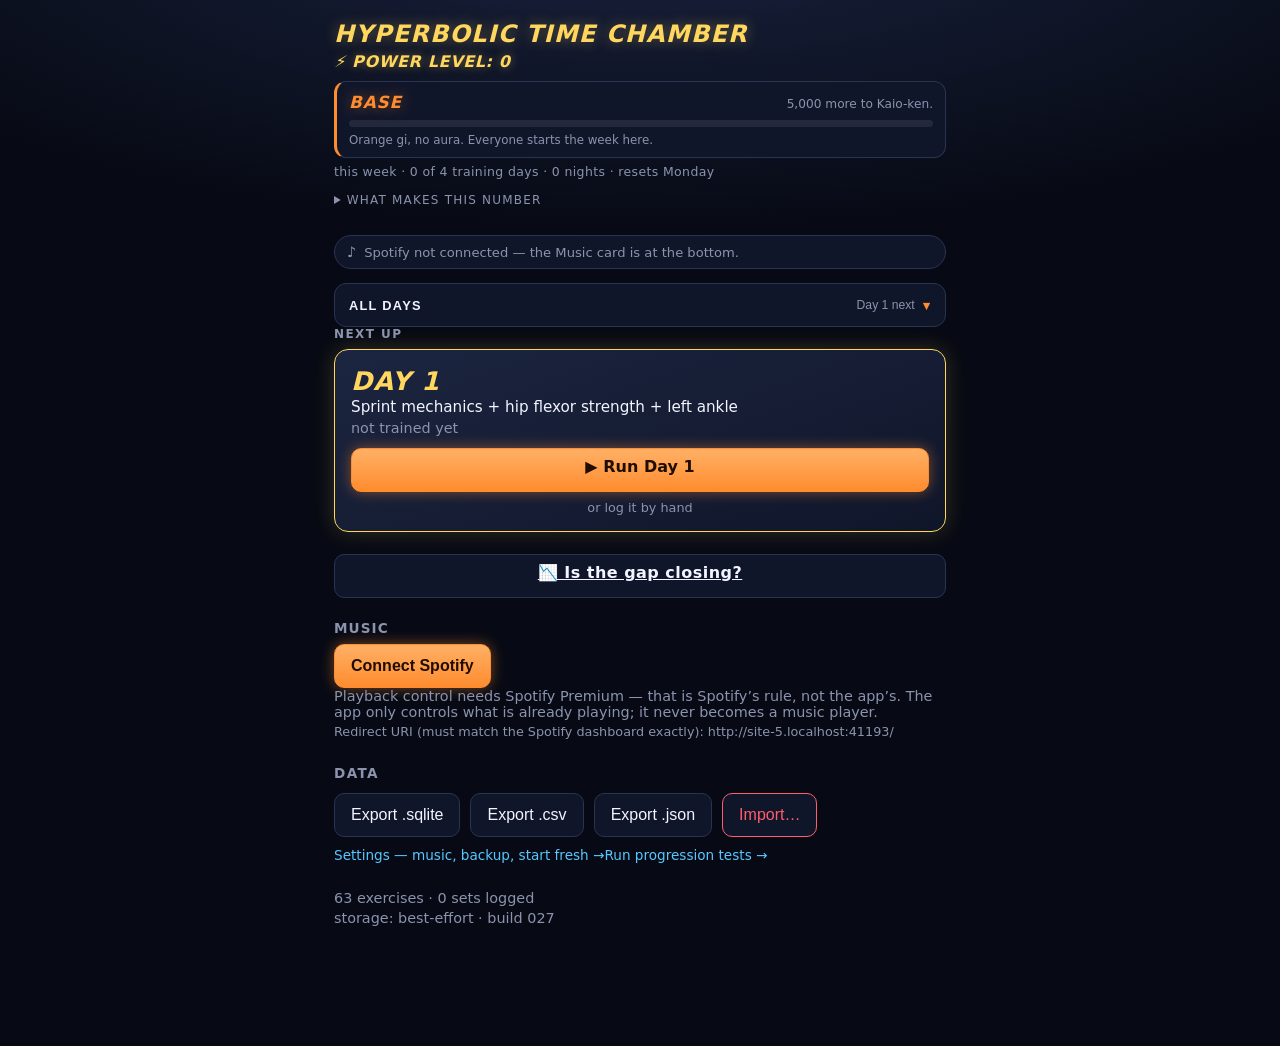
==== commit 9c7bdd54: "Build 027: fix Resume — the card and the runner disagreed about which session was live resumableSess" ====
--- a/index.html
+++ b/index.html
@@ -17,9 +17,9 @@
   <main id="app">
     <h1>ready</h1>
     <p id="status">loading…</p>
-    <p id="build">build 026</p>
+    <p id="build">build 027</p>
   </main>
-  <script>window.BUILD = '026';</script>
+  <script>window.BUILD = '027';</script>
   <script src="vendor/sql-wasm.js"></script>
   <script type="module" src="js/main.js"></script>
 </body>
--- a/css/app.css
+++ b/css/app.css
@@ -914,3 +914,56 @@
 .open .daytabhint { flex: 1; }
 .daydrawer { display: none; flex-direction: column; gap: 10px; margin-top: 10px; }
 .open .daydrawer { display: flex; }
+
+/* ---- build 026: the dashboard, one body part at a time ----
+   Dom, 2026-08-25: "categorize each measured excercise by body category...
+   readable portrait from a drop down menu if clicked otherwise show only 1
+   body category and make it scroll sideways."
+
+   The RAIL scrolls sideways. The charts inside each card still do not — they
+   scale to their card, so nothing is ever cut off mid-line. */
+.partpicker { margin: 6px 0 4px; }
+.partselect {
+  width: 100%;
+  min-height: 46px;
+  padding: 8px 12px;
+  border-radius: 12px;
+  border: 1px solid var(--edge);
+  border-left: 3px solid var(--tier, var(--gold));
+  background: var(--card);
+  color: var(--fg);
+  font-size: 1rem;
+  font-weight: 700;
+  /* the native picker is the readable-in-portrait one Dom asked for, so keep
+     iOS's own wheel rather than reimplementing it */
+  -webkit-appearance: none;
+  appearance: none;
+  background-image: linear-gradient(45deg, transparent 50%, var(--tier, var(--gold)) 50%),
+                    linear-gradient(135deg, var(--tier, var(--gold)) 50%, transparent 50%);
+  background-position: right 18px center, right 13px center;
+  background-size: 5px 5px, 5px 5px;
+  background-repeat: no-repeat;
+}
+.partnote { font-size: 0.74rem; margin-top: 6px; }
+
+.partrail {
+  display: flex;
+  gap: 12px;
+  overflow-x: auto;
+  overflow-y: hidden;
+  scroll-snap-type: x mandatory;
+  -webkit-overflow-scrolling: touch;
+  /* the rail bleeds to the screen edges so a card can sit centred with the
+     next one peeking, which is what makes it read as swipeable */
+  margin: 0 -14px 18px;
+  padding: 2px 14px 10px;
+  scrollbar-width: none;
+}
+.partrail::-webkit-scrollbar { display: none; }
+.partrail .trendcard {
+  flex: 0 0 88%;
+  scroll-snap-align: center;
+  margin: 0;
+}
+/* one exercise in a body part: no peek, nothing to swipe to */
+.partrail .trendcard:only-child { flex: 0 0 100%; }
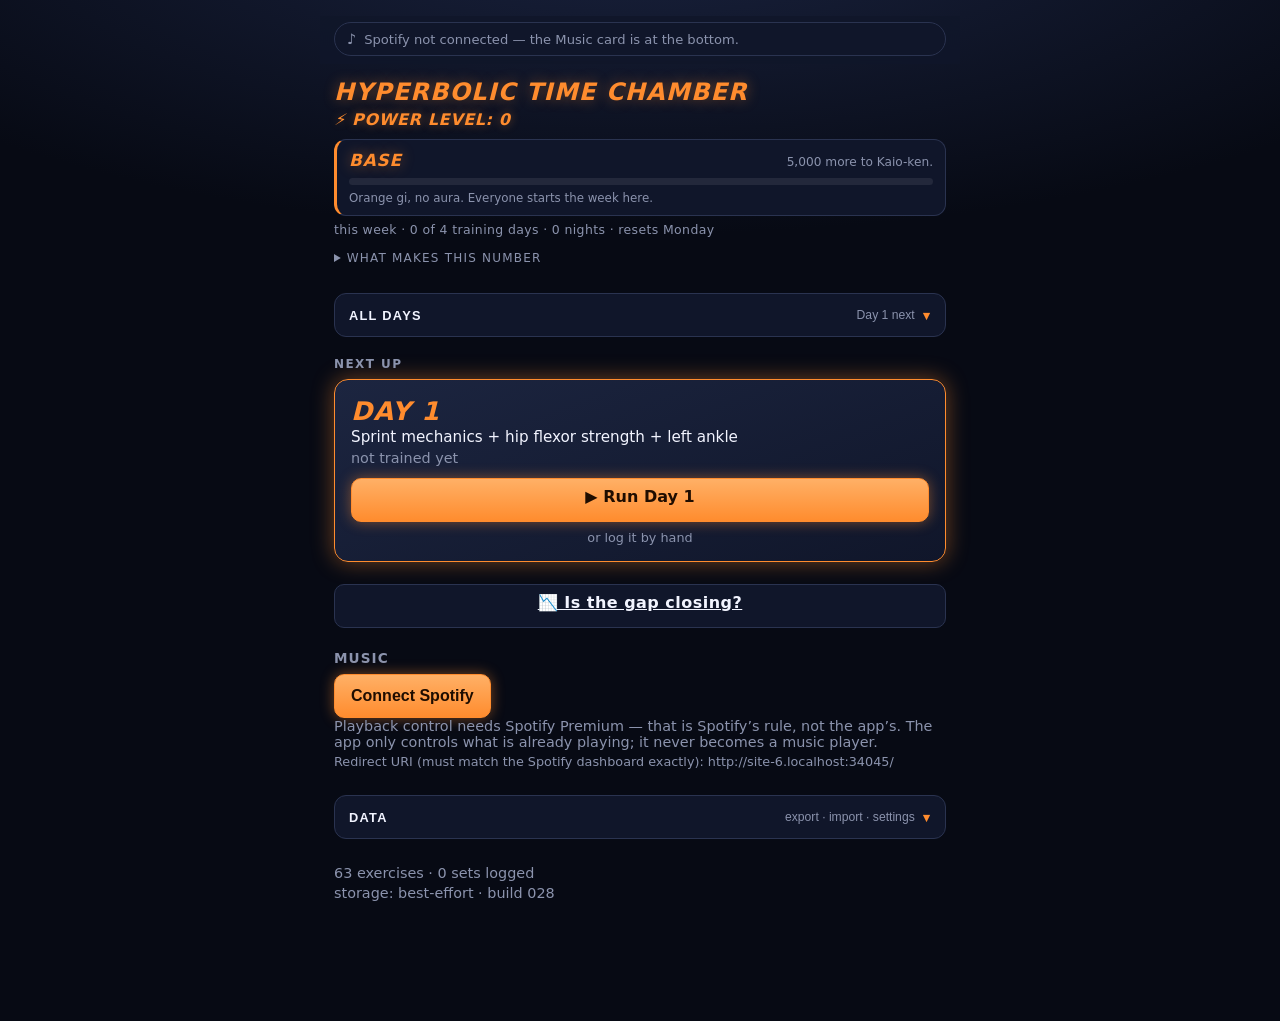
==== commit 1b5c0d36: "Build 028: sticky music bar, a marquee that actually runs, Data as a drawer, whole-app tier colours " ====
--- a/index.html
+++ b/index.html
@@ -17,9 +17,9 @@
   <main id="app">
     <h1>ready</h1>
     <p id="status">loading…</p>
-    <p id="build">build 027</p>
+    <p id="build">build 028</p>
   </main>
-  <script>window.BUILD = '027';</script>
+  <script>window.BUILD = '028';</script>
   <script src="vendor/sql-wasm.js"></script>
   <script type="module" src="js/main.js"></script>
 </body>
--- a/css/app.css
+++ b/css/app.css
@@ -13,7 +13,16 @@
   --hit: #ffd75e;
   --miss: #ff6b4a;
   --danger: #ff5d6d;
-  --accent: var(--orange);
+
+  /* The live transformation colour. js/power.js overwrites both of these on
+     the document element every launch; the values here are the fallback for
+     the frame before that runs, and for anything that renders without it.
+
+     --accent used to live here and was read by ZERO rules, which is how the
+     whole-app theming shipped looking like it worked. If you add a token,
+     add the rule that uses it in the same change. */
+  --tier: #ffd75e;
+  --tier-glow: rgba(255, 215, 94, 0.4);
 }
 
 html, body {
@@ -41,8 +50,8 @@
   font-style: italic;
   text-transform: uppercase;
   letter-spacing: 0.06em;
-  color: var(--gold);
-  text-shadow: 0 0 18px rgba(255, 215, 94, 0.45);
+  color: var(--tier, var(--gold));
+  text-shadow: 0 0 18px var(--tier-glow, rgba(255, 215, 94, 0.45));
 }
 #status, #build, .muted { color: var(--muted); font-size: 0.9rem; }
 
@@ -61,8 +70,8 @@
   text-transform: uppercase;
   letter-spacing: 0.05em;
   margin: 4px 0;
-  color: var(--gold);
-  text-shadow: 0 0 14px rgba(255, 215, 94, 0.35);
+  color: var(--tier, var(--gold));
+  text-shadow: 0 0 14px var(--tier-glow, rgba(255, 215, 94, 0.35));
 }
 .back { color: var(--ki); text-decoration: none; font-size: 1rem; }
 
@@ -93,10 +102,10 @@
 }
 .nextcard {
   background: linear-gradient(160deg, #1c2540, var(--card));
-  border: 1px solid var(--gold);
+  border: 1px solid var(--tier, var(--gold));
   border-radius: 14px;
   padding: 16px;
-  box-shadow: 0 0 22px rgba(255, 215, 94, 0.18);
+  box-shadow: 0 0 22px var(--tier-glow, rgba(255, 215, 94, 0.18));
 }
 .nextday {
   font-size: 1.6rem;
@@ -104,7 +113,7 @@
   font-style: italic;
   text-transform: uppercase;
   letter-spacing: 0.04em;
-  color: var(--gold);
+  color: var(--tier, var(--gold));
 }
 .nextname { font-size: 0.95rem; margin-top: 2px; }
 .nextcard .muted { margin-top: 4px; }
@@ -129,7 +138,7 @@
   font-size: 0.8rem;
   text-transform: uppercase;
   letter-spacing: 0.1em;
-  color: var(--gold);
+  color: var(--tier, var(--gold));
 }
 .flagcard {
   background: var(--card);
@@ -173,7 +182,6 @@
 .daycard-row { display: flex; align-items: center; gap: 8px; flex-wrap: wrap; }
 .daycard-meta { color: var(--muted); font-size: 0.75rem; margin-top: 4px; }
 
-.daylist { display: flex; flex-direction: column; gap: 10px; }
 .daycard {
   display: block;
   background: var(--card);
@@ -216,9 +224,9 @@
 }
 .tab.active {
   color: #1a1200;
-  border-color: var(--gold);
-  background: linear-gradient(180deg, #ffe9a3, var(--gold));
-  box-shadow: 0 0 14px rgba(255, 215, 94, 0.5);
+  border-color: var(--tier, var(--gold));
+  background: linear-gradient(180deg, #ffe9a3, var(--tier, var(--gold)));
+  box-shadow: 0 0 14px var(--tier-glow, rgba(255, 215, 94, 0.5));
 }
 .tab.done { color: var(--gold); }
 .tab.done.active { color: #1a1200; }
@@ -333,23 +341,18 @@
 .btn-small { min-height: 34px; padding: 4px 12px; font-size: 0.85rem; }
 .btnrow { display: flex; gap: 10px; margin-top: 12px; flex-wrap: wrap; }
 
+/* Data is a drawer now; its <h2> became the drawer tab label. */
 .datasec { margin-top: 26px; }
-.datasec h2 {
-  font-size: 0.85rem;
-  text-transform: uppercase;
-  letter-spacing: 0.1em;
-  color: var(--muted);
-}
 .foot { margin-top: 26px; }
 .foot p { margin-top: 4px; }
 .powerline {
-  color: var(--gold);
+  color: var(--tier, var(--gold));
   font-weight: 800;
   font-style: italic;
   font-size: 1rem;
   text-transform: uppercase;
   letter-spacing: 0.04em;
-  text-shadow: 0 0 10px rgba(255, 215, 94, 0.4);
+  text-shadow: 0 0 10px var(--tier-glow, rgba(255, 215, 94, 0.4));
 }
 
 .sheet {
@@ -415,7 +418,7 @@
 }
 .runfill {
   height: 100%;
-  background: linear-gradient(90deg, var(--orange), var(--gold));
+  background: linear-gradient(90deg, var(--orange), var(--tier, var(--gold)));
   box-shadow: 0 0 10px rgba(255, 215, 94, 0.6);
   transition: width 0.25s;
 }
@@ -441,8 +444,8 @@
   letter-spacing: 0.02em;
   line-height: 1.15;
   margin: 6px 0;
-  color: var(--gold);
-  text-shadow: 0 0 16px rgba(255, 215, 94, 0.3);
+  color: var(--tier, var(--gold));
+  text-shadow: 0 0 16px var(--tier-glow, rgba(255, 215, 94, 0.3));
 }
 .runset { color: var(--muted); font-size: 0.9rem; }
 .runtarget { font-size: 1.5rem; font-weight: 800; margin: 8px 0 12px; }
@@ -496,8 +499,8 @@
   transition: color 0.2s ease;
 }
 .holdclock.running {
-  color: var(--gold);
-  text-shadow: 0 0 24px rgba(255, 215, 94, 0.45);
+  color: var(--tier, var(--gold));
+  text-shadow: 0 0 24px var(--tier-glow, rgba(255, 215, 94, 0.45));
 }
 .holdbtn {
   min-height: 44px;
@@ -568,8 +571,8 @@
 .duckbox .escape {
   margin-top: 6px;
   padding: 8px 10px;
-  border-left: 3px solid var(--gold);
-  background: rgba(255, 215, 94, 0.08);
+  border-left: 3px solid var(--tier, var(--gold));
+  background: rgba(255, 255, 255, 0.04);
   color: var(--fg);
   line-height: 1.4;
 }
@@ -630,6 +633,11 @@
 .dial-hold { width: min(46vw, 180px); }
 .dial .ring { position: absolute; inset: 0; }
 .ring-track { stroke: rgba(255, 255, 255, 0.08); }
+/* progressRing({ tinted: true }) -- the arc follows the current form. A stroke
+   ATTRIBUTE cannot take var(), so the colour has to arrive through CSS.
+   Only the hold ring opts in: the rest rings use gold-vs-blue to tell a main
+   rest from a normal one, and at Super Saiyan Blue the tier would collide. */
+.ring-tier .ring-arc { stroke: var(--tier, var(--gold)); }
 .ring-arc { transition: stroke-dashoffset 0.25s linear; }
 .dial .restclock, .dial .holdclock {
   position: absolute;
@@ -647,7 +655,7 @@
   font-size: 0.78rem;
   text-transform: uppercase;
   letter-spacing: 0.06em;
-  color: var(--gold);
+  color: var(--tier, var(--gold));
   font-weight: 800;
   margin-bottom: 4px;
 }
@@ -728,7 +736,7 @@
   font: inherit;
 }
 .pickeritem:active { background: #182242; }
-.pickertype { font-size: 1.1rem; color: var(--gold); width: 18px; text-align: center; }
+.pickertype { font-size: 1.1rem; color: var(--tier, var(--gold)); width: 18px; text-align: center; }
 .pickerbody { display: flex; flex-direction: column; min-width: 0; }
 .pickername {
   font-weight: 700;
@@ -760,7 +768,7 @@
 /* ================= build 025: the home screen Dom asked for ================= */
 
 /* ---- power level as a goal tracker ----
-   The accent/tier custom properties are set from js/power.js on every home
+   The --tier custom properties are set from js/power.js on every home
    render, so everything below re-colours itself when a form is reached. */
 .tierbox {
   margin: 10px 0 6px;
@@ -848,8 +856,28 @@
 .resumeday { font-size: 1rem; font-weight: 700; margin: 4px 0 2px; }
 .resumebtn { margin-top: 8px; }
 
-/* ---- the permanent slim music bar ---- */
-.slimsec { margin-bottom: 14px; }
+/* ---- the permanent slim music bar ----
+   Sticky at the very top (Dom, 2026-08-25: "add music bar to the top of the
+   screen"). `top` has to clear the notch: the app runs black-translucent, so
+   top:0 would slide it under the status bar.
+
+   Full-bleed with a blur rather than a flat colour, because body carries a
+   fixed radial gradient — a solid var(--bg) strip would read as a dark band
+   across the lightest part of it. The pill's rounded corners also mean content
+   would show through the gaps without a backing layer.
+
+   z-index 15 leaves the one-shot OAuth .notice (z-index 20) on top for its
+   few seconds rather than fighting it. */
+.slimsec {
+  position: sticky;
+  top: env(safe-area-inset-top);
+  z-index: 15;
+  margin: 0 -14px 14px;
+  padding: 6px 14px 8px;
+  background: rgba(16, 22, 42, 0.82);
+  -webkit-backdrop-filter: blur(14px);
+  backdrop-filter: blur(14px);
+}
 .slimbar {
   display: flex;
   align-items: center;
@@ -871,20 +899,26 @@
   white-space: nowrap;
 }
 .slimoff .slimtext { color: var(--muted); font-weight: 400; }
-/* only a title too long for the line revolves; --roll is set per track so a
-   long name does not crawl and a short one does not bolt */
+/* Only a title too long for the line revolves; --roll is set per track so a
+   long name does not crawl and a short one does not bolt.
+
+   Deliberately NOT wrapped in prefers-reduced-motion. Dom asked for this
+   behaviour by name, twice, and an earlier build honoured the OS setting —
+   which meant that with Reduce Motion on in iOS the feature he asked for
+   silently did not exist. It is one slow line of text at ~40px/s, not parallax.
+   This is a recorded decision, not an oversight. */
 .rolling .slimtrack { animation: slimroll var(--roll, 14s) linear infinite; }
 @keyframes slimroll {
   from { transform: translateX(0); }
   to   { transform: translateX(calc(-50% - 1.5em)); }
 }
-@media (prefers-reduced-motion: reduce) {
-  .rolling .slimtrack { animation: none; }
-  .rolling .slimtext { overflow: hidden; text-overflow: ellipsis; }
-}
-
-/* ---- All days, crammed into a drop-down tab bar ---- */
-.daytab {
+
+/* ---- collapsible drawers ----
+   Two of these: All days, and Data (Dom, 2026-08-25: "Collapse data section
+   into a tab as well to save on screen space"). One set of rules, built by
+   collapsible() in js/ui/home.js. */
+.drawer { margin-bottom: 20px; }
+.drawertab {
   width: 100%;
   display: flex;
   align-items: center;
@@ -900,8 +934,8 @@
   letter-spacing: 0.1em;
   font-weight: 700;
 }
-.daytablabel { flex: none; }
-.daytabhint {
+.drawerlabel { flex: none; }
+.drawerhint {
   flex: 1;
   text-align: right;
   text-transform: none;
@@ -910,10 +944,9 @@
   font-size: 0.76rem;
   color: var(--muted);
 }
-.daycaret { flex: none; color: var(--tier, var(--gold)); }
-.open .daytabhint { flex: 1; }
-.daydrawer { display: none; flex-direction: column; gap: 10px; margin-top: 10px; }
-.open .daydrawer { display: flex; }
+.drawercaret { flex: none; color: var(--tier, var(--gold)); }
+.drawerbody { display: none; flex-direction: column; gap: 10px; margin-top: 10px; }
+.open .drawerbody { display: flex; }
 
 /* ---- build 026: the dashboard, one body part at a time ----
    Dom, 2026-08-25: "categorize each measured excercise by body category...
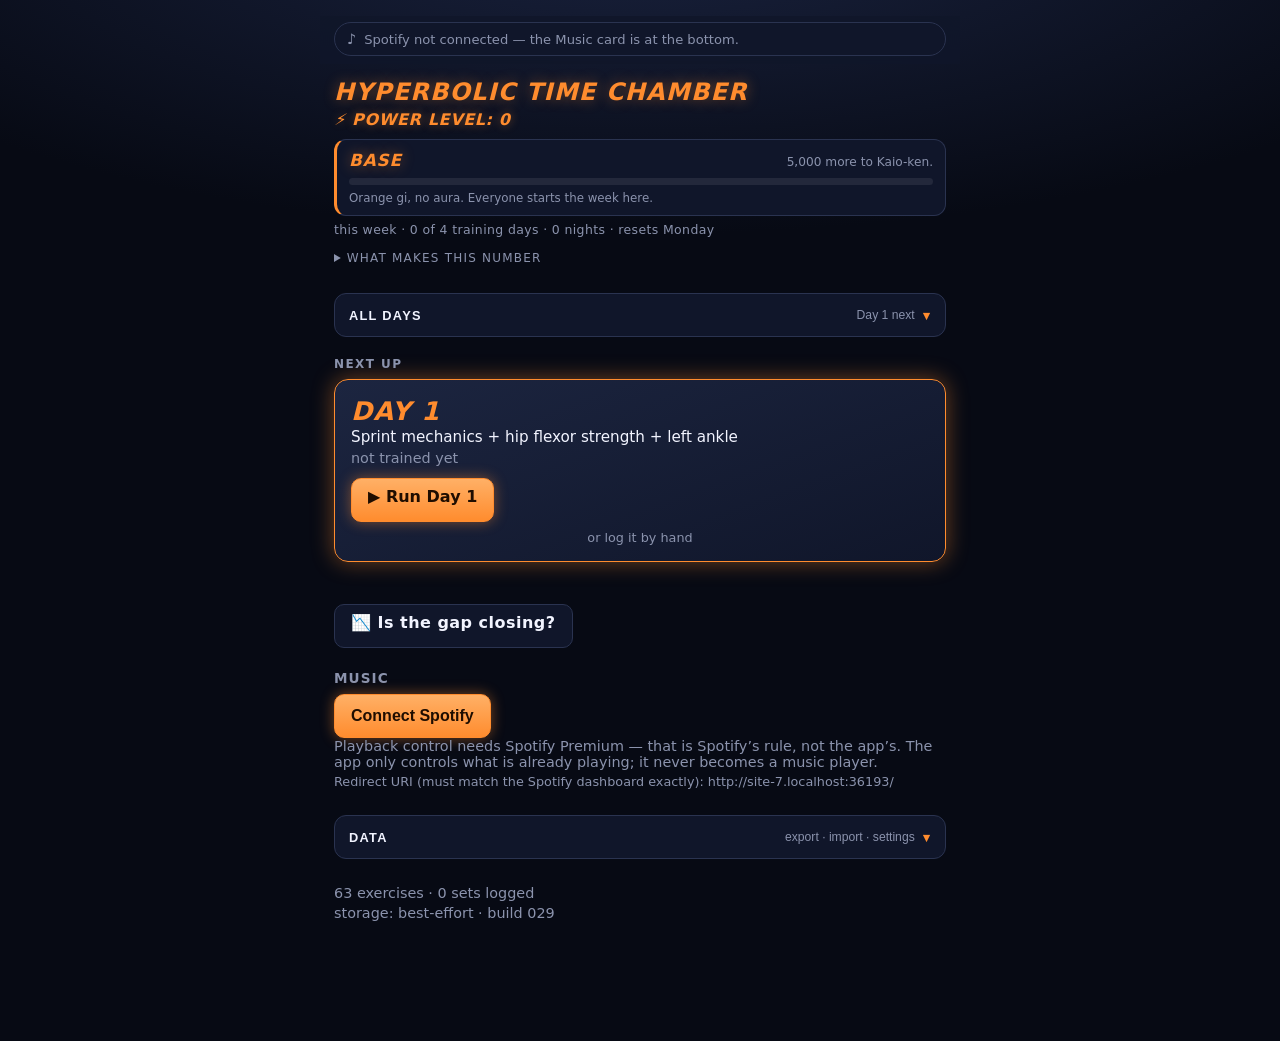
==== commit 14fedb07: "Build 029: the runner kept running after you left it — plus the Resume overlap, an Advanced tab, and" ====
--- a/index.html
+++ b/index.html
@@ -17,9 +17,9 @@
   <main id="app">
     <h1>ready</h1>
     <p id="status">loading…</p>
-    <p id="build">build 028</p>
+    <p id="build">build 029</p>
   </main>
-  <script>window.BUILD = '028';</script>
+  <script>window.BUILD = '029';</script>
   <script src="vendor/sql-wasm.js"></script>
   <script type="module" src="js/main.js"></script>
 </body>
--- a/css/app.css
+++ b/css/app.css
@@ -336,6 +336,17 @@
   color: #1f0d00;
   font-weight: 800;
   box-shadow: 0 0 14px rgba(255, 140, 46, 0.45);
+}
+/* An <a> is display:inline, where vertical padding, border and min-height do
+   NOT affect line height — so a .btn anchor paints its box straight over the
+   content above and below it. That is what overlapped the resume card (Dom,
+   2026-08-25). inline-block rather than block so small buttons keep their own
+   width; the full-width ones declare display:block themselves. */
+a.btn {
+  display: inline-block;
+  text-align: center;
+  text-decoration: none;
+  vertical-align: middle;
 }
 .btn-danger { color: var(--danger); border-color: var(--danger); }
 .btn-small { min-height: 34px; padding: 4px 12px; font-size: 0.85rem; }
@@ -854,7 +865,25 @@
 }
 .resumemeta { font-size: 0.72rem; color: var(--muted); }
 .resumeday { font-size: 1rem; font-weight: 700; margin: 4px 0 2px; }
-.resumebtn { margin-top: 8px; }
+/* Small, and under the day line rather than across it (Dom, 2026-08-25).
+   40px rather than btn-small's 34px: it is a button he reaches for one-handed
+   mid-session and 34 is under the touch-target floor. */
+.resumeactions { display: flex; align-items: center; gap: 10px; margin-top: 10px; flex-wrap: wrap; }
+.resumebtn {
+  min-height: 40px;
+  padding: 9px 18px;
+  font-size: 0.95rem;
+  font-weight: 700;
+}
+.resumeover {
+  background: none;
+  border: none;
+  color: var(--danger);
+  font-size: 0.8rem;
+  text-decoration: underline;
+  min-height: 40px;
+  padding: 0 4px;
+}
 
 /* ---- the permanent slim music bar ----
    Sticky at the very top (Dom, 2026-08-25: "add music bar to the top of the
